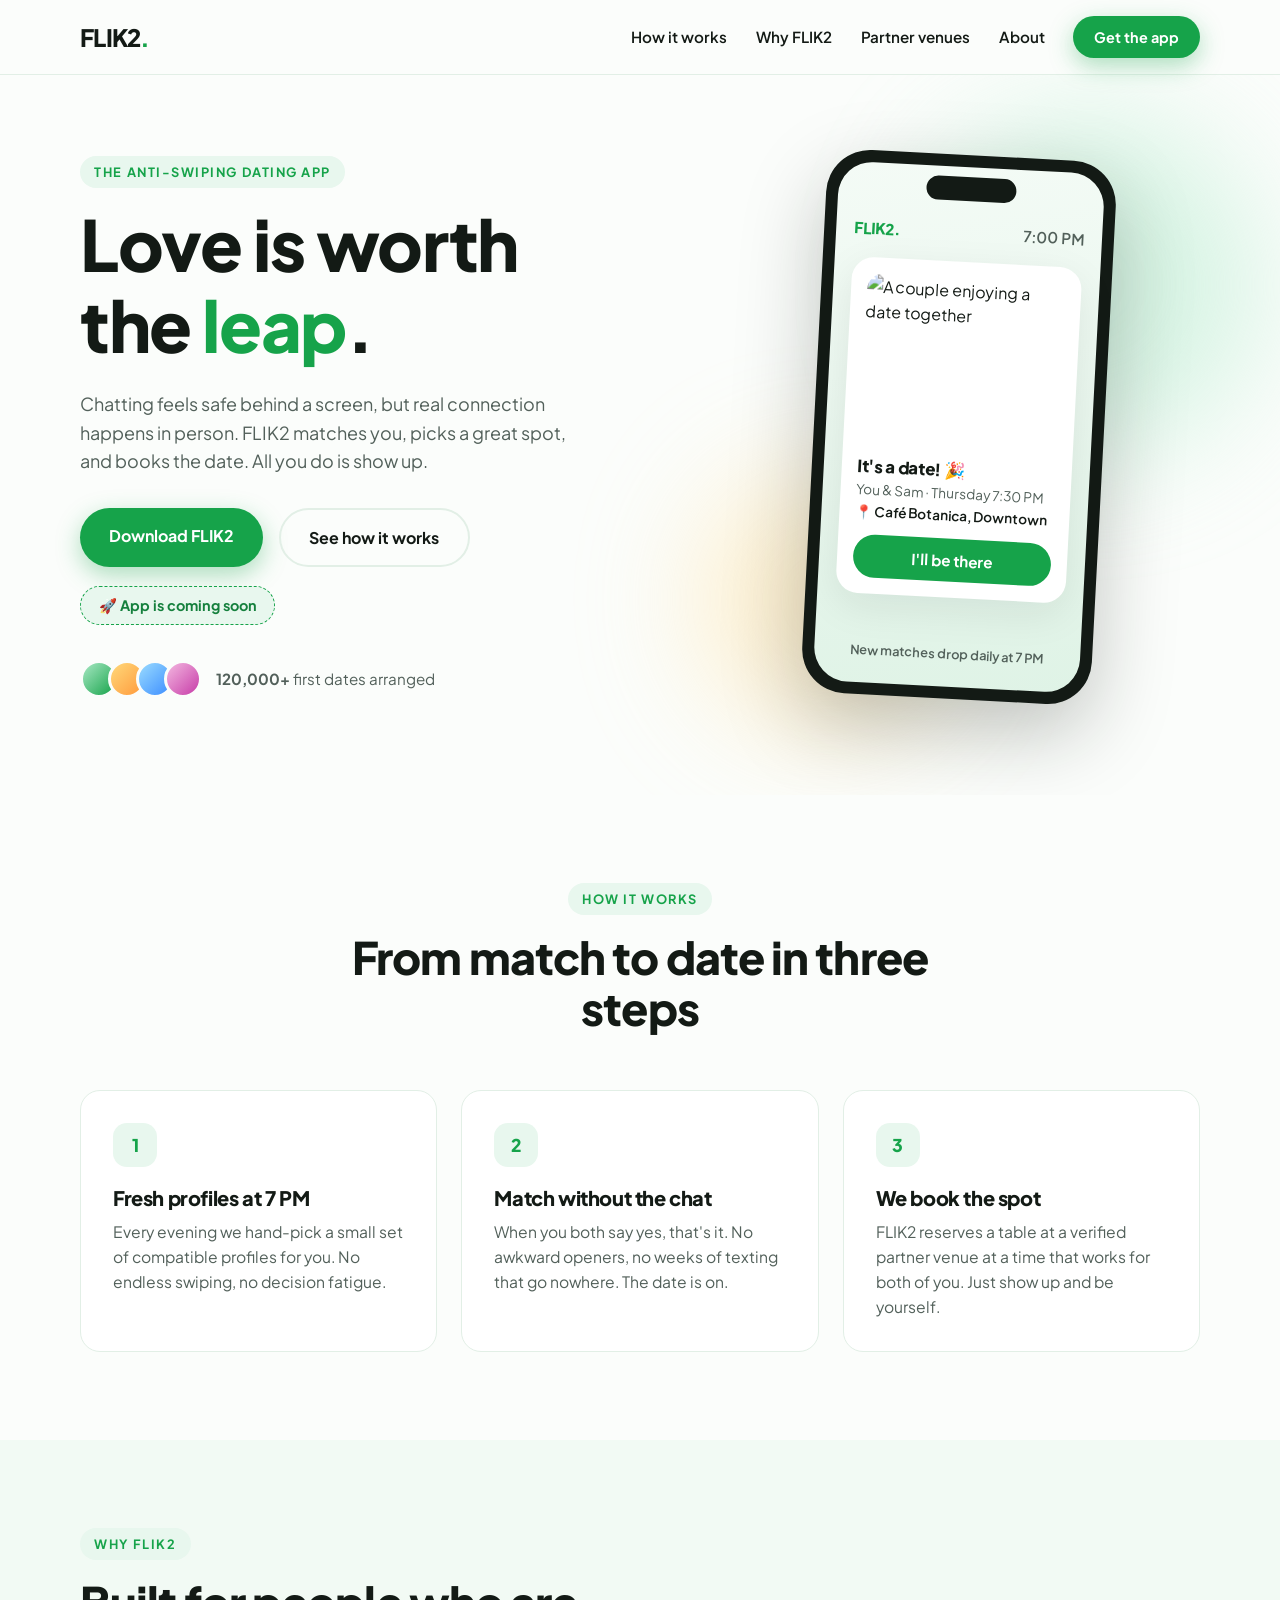
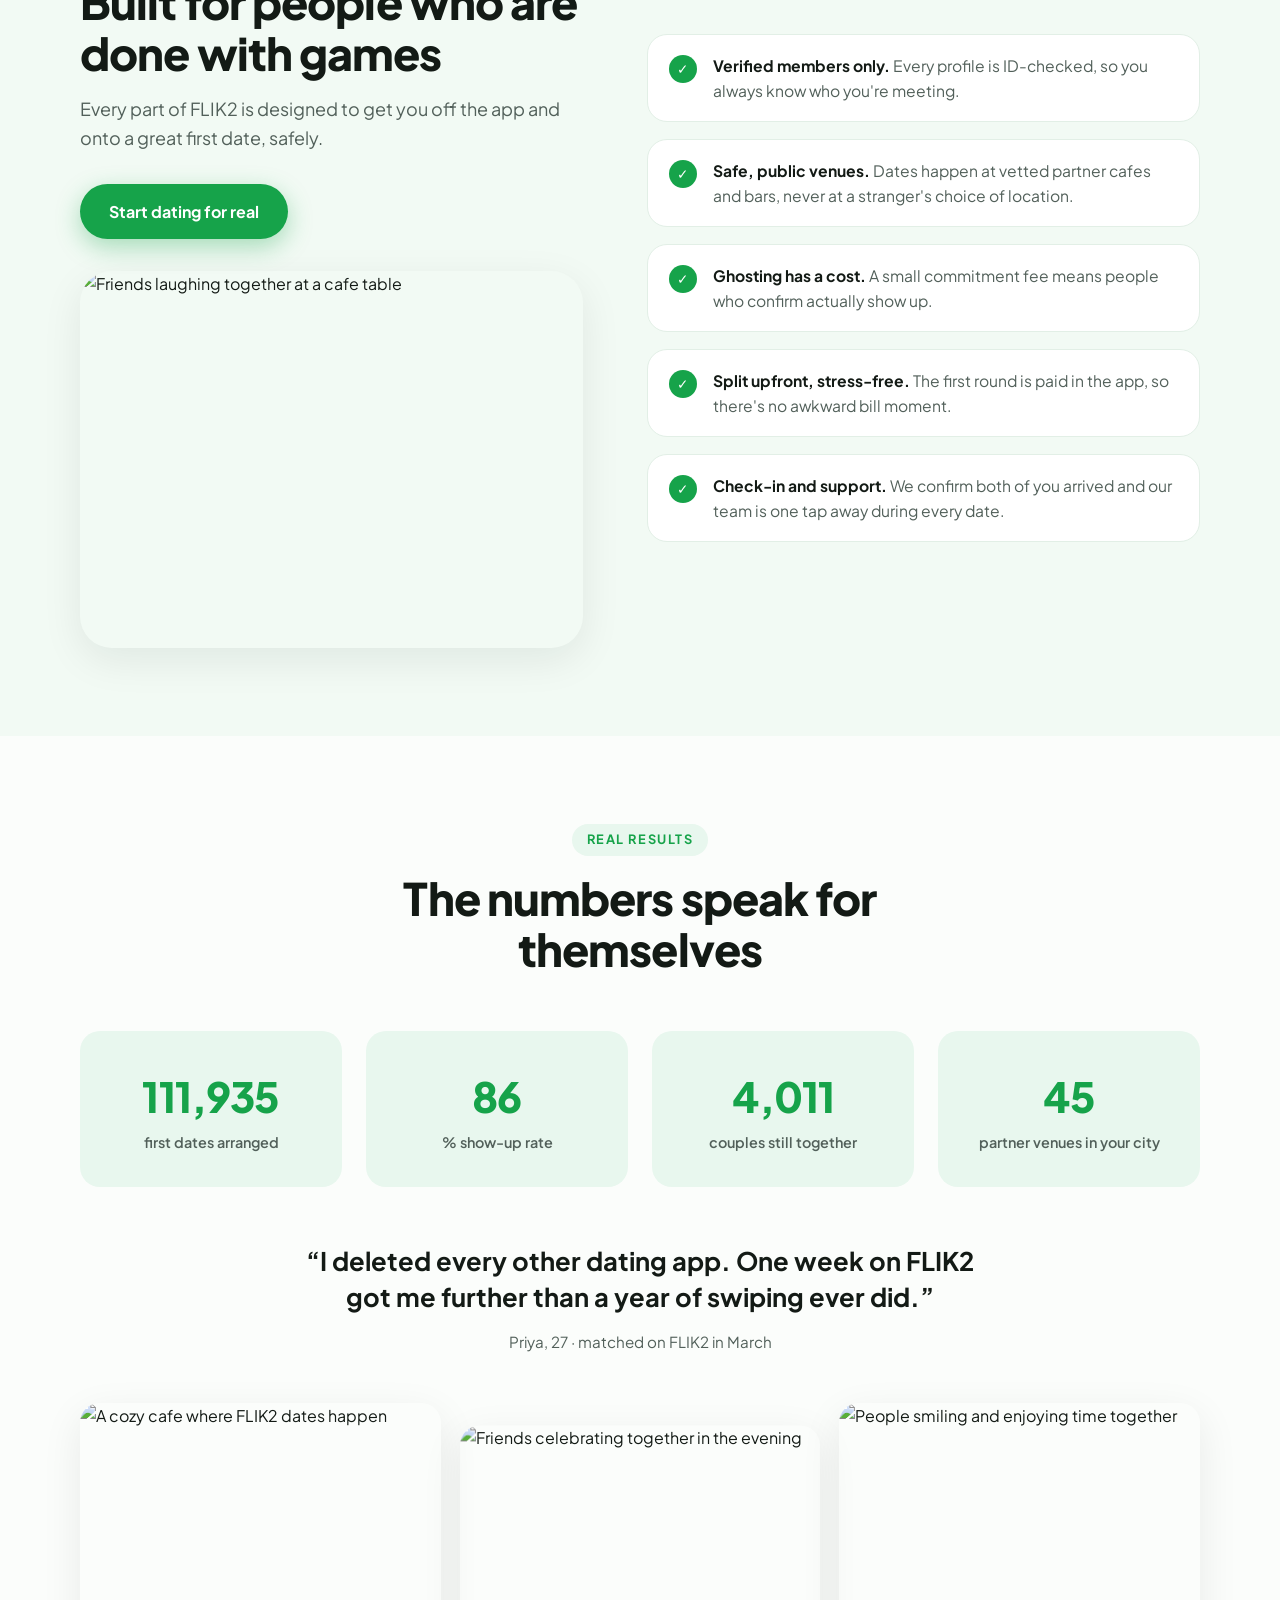
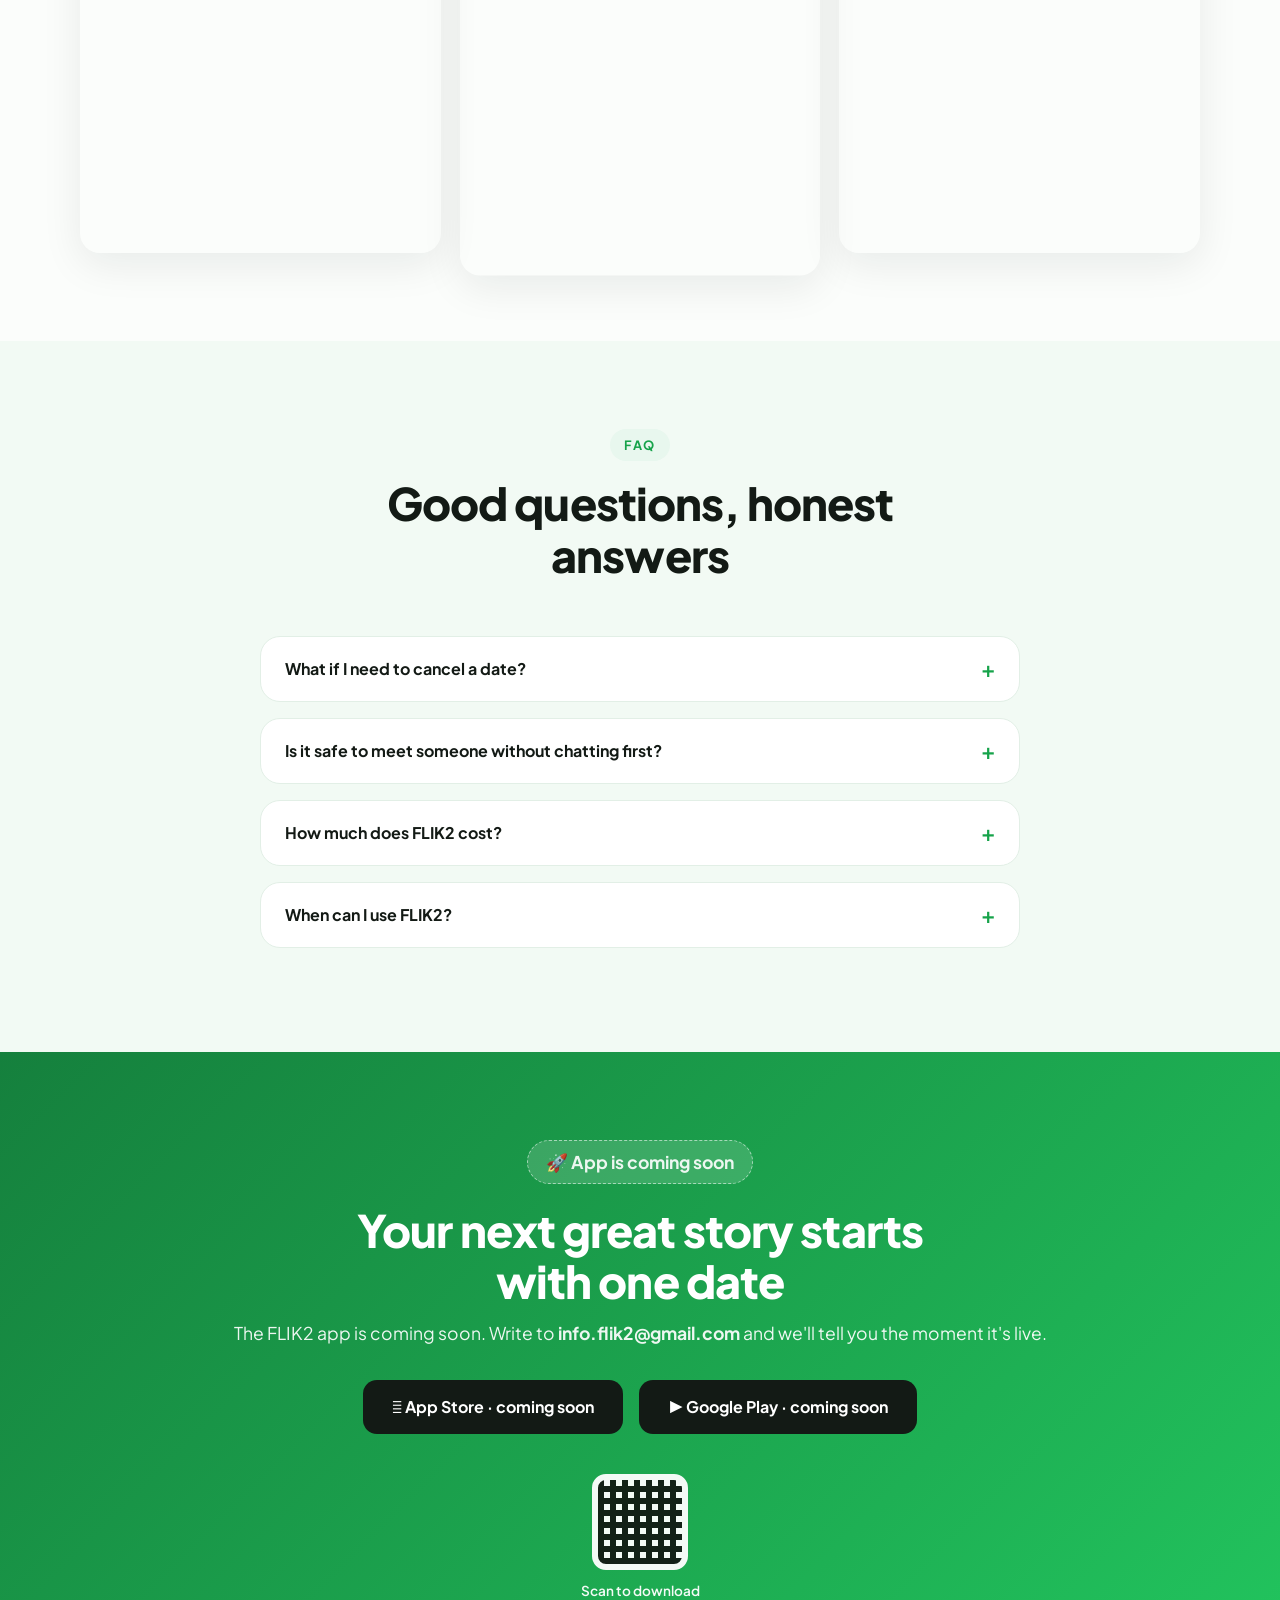
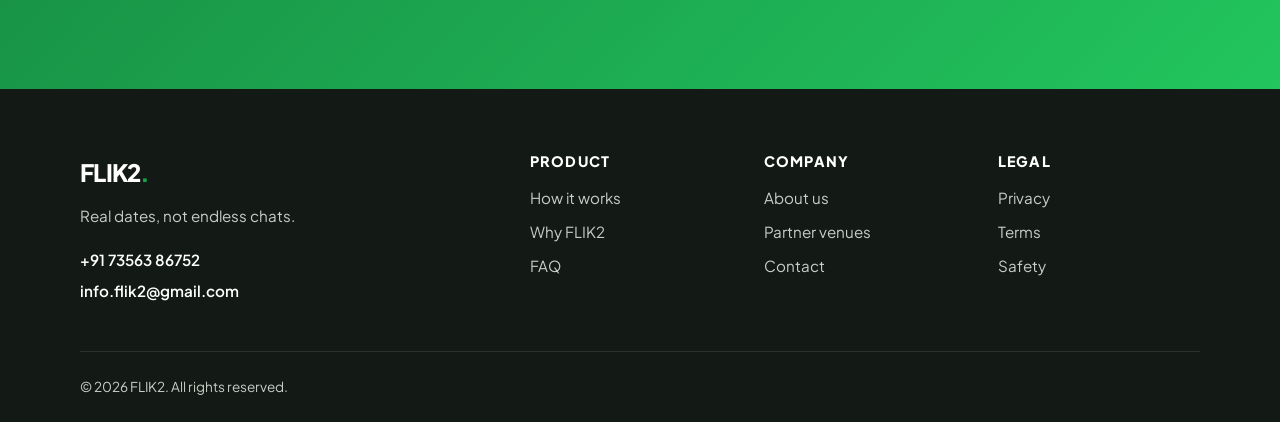
==== index.html @ 8e7c2722 "Initial commit: FLIK2 marketing website Landing page, partner venues page, and about page. Plain HTM" ====
<!DOCTYPE html>
<html lang="en">
<head>
  <meta charset="UTF-8" />
  <meta name="viewport" content="width=device-width, initial-scale=1.0" />
  <title>FLIK2: Real dates, not endless chats</title>
  <meta name="description" content="FLIK2 matches you and books the date. No small talk, no ghosting, just real connection in person." />
  <link rel="icon" href="data:image/svg+xml,<svg xmlns='http://www.w3.org/2000/svg' viewBox='0 0 100 100'><text y='.9em' font-size='90'>&#128154;</text></svg>" />
  <link rel="preconnect" href="https://fonts.googleapis.com" />
  <link rel="preconnect" href="https://fonts.gstatic.com" crossorigin />
  <link href="https://fonts.googleapis.com/css2?family=Plus+Jakarta+Sans:wght@400;500;600;700;800&display=swap" rel="stylesheet" />
  <link rel="stylesheet" href="styles.css" />
  <noscript>
    <!-- Without JS the scroll-reveal animation never runs, so force everything visible -->
    <style>.reveal { opacity: 1; transform: none; }</style>
  </noscript>
</head>
<body>

  <!-- ===== Navigation ===== -->
  <header class="nav" id="top">
    <div class="container nav-inner">
      <a href="index.html" class="logo">FLIK2<span class="logo-dot">.</span></a>
      <nav class="nav-links" id="navLinks">
        <a href="#how">How it works</a>
        <a href="#features">Why FLIK2</a>
        <a href="partner.html">Partner venues</a>
        <a href="about.html">About</a>
        <a href="#download" class="btn btn-primary btn-small">Get the app</a>
      </nav>
      <button class="nav-toggle" id="navToggle" aria-label="Toggle menu" aria-expanded="false">
        <span></span><span></span><span></span>
      </button>
    </div>
  </header>

  <!-- ===== Hero ===== -->
  <section class="hero">
    <div class="container hero-inner">
      <div class="hero-copy reveal">
        <span class="eyebrow">The anti-swiping dating app</span>
        <h1>Love is worth<br />the <em>leap</em>.</h1>
        <p class="lead">
          Chatting feels safe behind a screen, but real connection happens in person.
          FLIK2 matches you, picks a great spot, and books the date. All you do is show up.
        </p>
        <div class="hero-actions">
          <a href="#download" class="btn btn-primary">Download FLIK2</a>
          <a href="#how" class="btn btn-ghost">See how it works</a>
        </div>
        <p class="coming-soon">&#128640; App is coming soon</p>
        <div class="hero-trust">
          <div class="avatars" aria-hidden="true">
            <span class="avatar a1"></span>
            <span class="avatar a2"></span>
            <span class="avatar a3"></span>
            <span class="avatar a4"></span>
          </div>
          <p><strong>120,000+</strong> first dates arranged</p>
        </div>
      </div>

      <div class="hero-visual reveal">
        <div class="phone">
          <div class="phone-notch"></div>
          <div class="phone-screen">
            <div class="app-header">
              <span class="app-logo">FLIK2.</span>
              <span class="app-time">7:00 PM</span>
            </div>
            <div class="match-card">
              <img class="match-photo" src="https://images.unsplash.com/photo-1516589178581-6cd7833ae3b2?auto=format&fit=crop&w=600&q=70" alt="A couple enjoying a date together" loading="lazy" />
              <div class="match-info">
                <h4>It's a date! &#127881;</h4>
                <p>You &amp; Sam &middot; Thursday 7:30 PM</p>
                <p class="match-venue">&#128205; Caf&eacute; Botanica, Downtown</p>
              </div>
              <button class="app-btn">I'll be there</button>
            </div>
            <div class="app-hint">New matches drop daily at 7 PM</div>
          </div>
        </div>
        <div class="blob blob-1"></div>
        <div class="blob blob-2"></div>
      </div>
    </div>
  </section>

  <!-- ===== How it works ===== -->
  <section class="section" id="how">
    <div class="container">
      <div class="section-head reveal">
        <span class="eyebrow">How it works</span>
        <h2>From match to date in three steps</h2>
      </div>
      <div class="grid grid-3">
        <article class="card reveal">
          <div class="card-num">1</div>
          <h3>Fresh profiles at 7 PM</h3>
          <p>Every evening we hand-pick a small set of compatible profiles for you. No endless swiping, no decision fatigue.</p>
        </article>
        <article class="card reveal">
          <div class="card-num">2</div>
          <h3>Match without the chat</h3>
          <p>When you both say yes, that's it. No awkward openers, no weeks of texting that go nowhere. The date is on.</p>
        </article>
        <article class="card reveal">
          <div class="card-num">3</div>
          <h3>We book the spot</h3>
          <p>FLIK2 reserves a table at a verified partner venue at a time that works for both of you. Just show up and be yourself.</p>
        </article>
      </div>
    </div>
  </section>

  <!-- ===== Features ===== -->
  <section class="section section-tint" id="features">
    <div class="container features-inner">
      <div class="features-copy reveal">
        <span class="eyebrow">Why FLIK2</span>
        <h2>Built for people who are done with games</h2>
        <p class="lead">Every part of FLIK2 is designed to get you off the app and onto a great first date, safely.</p>
        <a href="#download" class="btn btn-primary">Start dating for real</a>
        <img class="features-img" src="https://images.unsplash.com/photo-1543269865-cbf427effbad?auto=format&fit=crop&w=900&q=70" alt="Friends laughing together at a cafe table" loading="lazy" />
      </div>
      <ul class="feature-list">
        <li class="reveal"><span class="check">&#10003;</span><div><strong>Verified members only.</strong> Every profile is ID-checked, so you always know who you're meeting.</div></li>
        <li class="reveal"><span class="check">&#10003;</span><div><strong>Safe, public venues.</strong> Dates happen at vetted partner cafes and bars, never at a stranger's choice of location.</div></li>
        <li class="reveal"><span class="check">&#10003;</span><div><strong>Ghosting has a cost.</strong> A small commitment fee means people who confirm actually show up.</div></li>
        <li class="reveal"><span class="check">&#10003;</span><div><strong>Split upfront, stress-free.</strong> The first round is paid in the app, so there's no awkward bill moment.</div></li>
        <li class="reveal"><span class="check">&#10003;</span><div><strong>Check-in and support.</strong> We confirm both of you arrived and our team is one tap away during every date.</div></li>
      </ul>
    </div>
  </section>

  <!-- ===== Stats + photos ===== -->
  <section class="section" id="stories">
    <div class="container">
      <div class="section-head reveal">
        <span class="eyebrow">Real results</span>
        <h2>The numbers speak for themselves</h2>
      </div>
      <div class="grid grid-4 stats">
        <div class="stat reveal"><span class="stat-num" data-count="120000">0</span><span class="stat-label">first dates arranged</span></div>
        <div class="stat reveal"><span class="stat-num" data-count="92">0</span><span class="stat-label">% show-up rate</span></div>
        <div class="stat reveal"><span class="stat-num" data-count="4300">0</span><span class="stat-label">couples still together</span></div>
        <div class="stat reveal"><span class="stat-num" data-count="48">0</span><span class="stat-label">partner venues in your city</span></div>
      </div>
      <figure class="quote reveal">
        <blockquote>
          &ldquo;I deleted every other dating app. One week on FLIK2 got me further than a year of swiping ever did.&rdquo;
        </blockquote>
        <figcaption>Priya, 27 &middot; matched on FLIK2 in March</figcaption>
      </figure>
      <div class="photo-strip reveal">
        <img src="https://images.unsplash.com/photo-1554118811-1e0d58224f24?auto=format&fit=crop&w=700&q=70" alt="A cozy cafe where FLIK2 dates happen" loading="lazy" />
        <img src="https://images.unsplash.com/photo-1511632765486-a01980e01a18?auto=format&fit=crop&w=700&q=70" alt="Friends celebrating together in the evening" loading="lazy" />
        <img src="https://images.unsplash.com/photo-1529156069898-49953e39b3ac?auto=format&fit=crop&w=700&q=70" alt="People smiling and enjoying time together" loading="lazy" />
      </div>
    </div>
  </section>

  <!-- ===== FAQ ===== -->
  <section class="section section-tint" id="faq">
    <div class="container container-narrow">
      <div class="section-head reveal">
        <span class="eyebrow">FAQ</span>
        <h2>Good questions, honest answers</h2>
      </div>
      <details class="faq-item reveal">
        <summary>What if I need to cancel a date?</summary>
        <p>Life happens. Cancel up to 24 hours before and your commitment fee rolls over to your next date. Late cancellations and no-shows forfeit the fee.</p>
      </details>
      <details class="faq-item reveal">
        <summary>Is it safe to meet someone without chatting first?</summary>
        <p>Safer than most apps. Everyone is ID-verified, dates are in public partner venues, we confirm check-ins, and our support team is available throughout your date.</p>
      </details>
      <details class="faq-item reveal">
        <summary>How much does FLIK2 cost?</summary>
        <p>Downloading and matching is free. You only pay the small per-date commitment fee, which covers your reservation and first round.</p>
      </details>
      <details class="faq-item reveal">
        <summary>When can I use FLIK2?</summary>
        <p>The app is coming soon. Write to <a href="mailto:info.flik2@gmail.com"><strong>info.flik2@gmail.com</strong></a> and we'll notify you the moment we launch in your city.</p>
      </details>
    </div>
  </section>

  <!-- ===== Download CTA ===== -->
  <section class="cta" id="download">
    <div class="container cta-inner reveal">
      <p class="coming-soon">&#128640; App is coming soon</p>
      <h2>Your next great story starts with one date</h2>
      <p>The FLIK2 app is coming soon. Write to <a href="mailto:info.flik2@gmail.com"><strong>info.flik2@gmail.com</strong></a> and we'll tell you the moment it's live.</p>
      <div class="cta-actions">
        <a href="#" class="store-btn">&#63743; App Store &middot; coming soon</a>
        <a href="#" class="store-btn">&#9654; Google Play &middot; coming soon</a>
      </div>
      <div class="qr" aria-hidden="true">
        <div class="qr-box"></div>
        <span>Scan to download</span>
      </div>
    </div>
  </section>

  <!-- ===== Footer ===== -->
  <footer class="footer">
    <div class="container footer-inner">
      <div class="footer-brand">
        <a href="index.html" class="logo">FLIK2<span class="logo-dot">.</span></a>
        <p>Real dates, not endless chats.</p>
        <div class="footer-contact">
          <a href="tel:+917356386752">+91 73563 86752</a>
          <a href="mailto:info.flik2@gmail.com">info.flik2@gmail.com</a>
        </div>
      </div>
      <div class="footer-cols">
        <div>
          <h4>Product</h4>
          <a href="index.html#how">How it works</a>
          <a href="index.html#features">Why FLIK2</a>
          <a href="index.html#faq">FAQ</a>
        </div>
        <div>
          <h4>Company</h4>
          <a href="about.html">About us</a>
          <a href="partner.html">Partner venues</a>
          <a href="about.html#contact">Contact</a>
        </div>
        <div>
          <h4>Legal</h4>
          <a href="#">Privacy</a>
          <a href="#">Terms</a>
          <a href="#">Safety</a>
        </div>
      </div>
    </div>
    <div class="container footer-bottom">
      <p>&copy; 2026 FLIK2. All rights reserved.</p>
    </div>
  </footer>

  <script src="script.js"></script>
</body>
</html>
---- styles.css ----
/* ============ Design tokens ============ */
:root {
  --brand: #16a34a;        /* primary green */
  --brand-dark: #15803d;   /* hover / emphasis */
  --brand-soft: #e8f7ee;   /* pale green fill */
  --ink: #131a15;          /* near-black text */
  --ink-soft: #52605a;     /* muted text */
  --bg: #fbfdfb;           /* page background */
  --tint: #f2faf4;         /* alternate section background */
  --card: #ffffff;
  --line: #e2efe6;
  --radius: 20px;
  --radius-lg: 32px;
  --shadow: 0 12px 40px rgba(19, 26, 21, 0.08);
  --font: "Plus Jakarta Sans", system-ui, -apple-system, "Segoe UI", sans-serif;
}

/* ============ Reset & base ============ */
*, *::before, *::after { box-sizing: border-box; margin: 0; padding: 0; }

html { scroll-behavior: smooth; }

body {
  font-family: var(--font);
  color: var(--ink);
  background: var(--bg);
  line-height: 1.6;
  -webkit-font-smoothing: antialiased;
}

img { max-width: 100%; display: block; }
a { color: inherit; text-decoration: none; }
ul { list-style: none; }

.container {
  width: min(1120px, 92%);
  margin-inline: auto;
}
.container-narrow { width: min(760px, 92%); }

h1, h2, h3, h4 { line-height: 1.15; font-weight: 800; letter-spacing: -0.02em; }
h1 { font-size: clamp(2.6rem, 6vw, 4.4rem); }
h2 { font-size: clamp(1.9rem, 4vw, 2.8rem); }
h3 { font-size: 1.25rem; }

.lead { font-size: 1.125rem; color: var(--ink-soft); }

.eyebrow {
  display: inline-block;
  font-size: 0.8rem;
  font-weight: 700;
  text-transform: uppercase;
  letter-spacing: 0.12em;
  color: var(--brand);
  background: var(--brand-soft);
  padding: 0.35rem 0.9rem;
  border-radius: 999px;
  margin-bottom: 1rem;
}

/* ============ Buttons ============ */
.btn {
  display: inline-block;
  font-weight: 700;
  padding: 0.9rem 1.8rem;
  border-radius: 999px;
  transition: transform 0.15s ease, box-shadow 0.15s ease, background 0.15s ease;
}
.btn:hover { transform: translateY(-2px); }
.btn-primary {
  background: var(--brand);
  color: #fff;
  box-shadow: 0 8px 24px rgba(22, 163, 74, 0.35);
}
.btn-primary:hover { background: var(--brand-dark); }
.btn-ghost {
  border: 2px solid var(--line);
  color: var(--ink);
}
.btn-ghost:hover { border-color: var(--brand); color: var(--brand); }
.btn-small { padding: 0.6rem 1.3rem; font-size: 0.9rem; }

/* ============ Coming soon badge ============ */
.coming-soon {
  display: inline-flex;
  align-items: center;
  gap: 0.5rem;
  margin-top: 1.2rem;
  padding: 0.45rem 1.1rem;
  border-radius: 999px;
  background: var(--brand-soft);
  border: 1px dashed var(--brand);
  color: var(--brand-dark);
  font-size: 0.9rem;
  font-weight: 700;
}
.cta .coming-soon {
  background: rgba(255, 255, 255, 0.16);
  border-color: rgba(255, 255, 255, 0.6);
  color: #fff;
  margin: 0 0 1.2rem;
}

/* ============ Navigation ============ */
.nav {
  position: sticky;
  top: 0;
  z-index: 50;
  background: rgba(251, 253, 251, 0.85);
  backdrop-filter: blur(12px);
  border-bottom: 1px solid var(--line);
}
.nav-inner {
  display: flex;
  align-items: center;
  justify-content: space-between;
  padding: 1rem 0;
}
.logo {
  font-size: 1.5rem;
  font-weight: 800;
  letter-spacing: -0.03em;
}
.logo-dot { color: var(--brand); }
.nav-links {
  display: flex;
  align-items: center;
  gap: 1.8rem;
  font-weight: 600;
  font-size: 0.95rem;
}
.nav-links a:not(.btn):hover { color: var(--brand); }
.nav-links a.active { color: var(--brand); }
.nav-toggle {
  display: none;
  flex-direction: column;
  gap: 5px;
  background: none;
  border: none;
  cursor: pointer;
  padding: 6px;
}
.nav-toggle span {
  width: 24px;
  height: 3px;
  border-radius: 2px;
  background: var(--ink);
  transition: transform 0.2s ease, opacity 0.2s ease;
}

/* ============ Hero (home) ============ */
.hero { overflow: hidden; }
.hero-inner {
  display: grid;
  grid-template-columns: 1.1fr 0.9fr;
  align-items: center;
  gap: 3rem;
  padding: 5rem 0 6rem;
}
.hero h1 em {
  font-style: normal;
  color: var(--brand);
}
.hero .lead { margin: 1.5rem 0 2rem; max-width: 32rem; }
.hero-actions { display: flex; gap: 1rem; flex-wrap: wrap; }

.hero-trust {
  display: flex;
  align-items: center;
  gap: 0.9rem;
  margin-top: 2.2rem;
  color: var(--ink-soft);
  font-size: 0.95rem;
}
.avatars { display: flex; }
.avatar {
  width: 38px; height: 38px;
  border-radius: 50%;
  border: 3px solid var(--bg);
  margin-left: -10px;
}
.avatar:first-child { margin-left: 0; }
.a1 { background: linear-gradient(135deg, #a7e8c3, #16a34a); }
.a2 { background: linear-gradient(135deg, #ffd97a, #ff9a3c); }
.a3 { background: linear-gradient(135deg, #9adcff, #3c8dff); }
.a4 { background: linear-gradient(135deg, #f3b8e0, #c73ca8); }

/* Phone mockup */
.hero-visual { position: relative; display: flex; justify-content: center; }
.phone {
  position: relative;
  z-index: 2;
  width: 290px;
  border-radius: 44px;
  background: var(--ink);
  padding: 12px;
  box-shadow: 0 30px 80px rgba(19, 26, 21, 0.25);
  transform: rotate(3deg);
}
.phone-notch {
  position: absolute;
  top: 22px; left: 50%;
  transform: translateX(-50%);
  width: 90px; height: 24px;
  background: var(--ink);
  border-radius: 999px;
  z-index: 3;
}
.phone-screen {
  background: linear-gradient(170deg, #f4fbf6, #dff3e6);
  border-radius: 34px;
  padding: 3.4rem 1.1rem 1.4rem;
  min-height: 520px;
  display: flex;
  flex-direction: column;
  gap: 1rem;
}
.app-header {
  display: flex;
  justify-content: space-between;
  font-weight: 800;
  font-size: 0.95rem;
}
.app-logo { color: var(--brand); }
.app-time { color: var(--ink-soft); font-weight: 600; }
.match-card {
  background: #fff;
  border-radius: 22px;
  padding: 1rem;
  box-shadow: var(--shadow);
  display: flex;
  flex-direction: column;
  gap: 0.8rem;
}
.match-photo {
  height: 170px;
  border-radius: 16px;
  object-fit: cover;
  width: 100%;
}
.match-info h4 { font-size: 1.05rem; margin-bottom: 0.2rem; }
.match-info p { font-size: 0.85rem; color: var(--ink-soft); }
.match-venue { font-weight: 600; color: var(--ink) !important; }
.app-btn {
  border: none;
  background: var(--brand);
  color: #fff;
  font-family: var(--font);
  font-weight: 700;
  font-size: 0.95rem;
  padding: 0.75rem;
  border-radius: 999px;
  cursor: pointer;
}
.app-hint {
  text-align: center;
  font-size: 0.8rem;
  font-weight: 600;
  color: var(--ink-soft);
  margin-top: auto;
}
.blob {
  position: absolute;
  border-radius: 50%;
  filter: blur(60px);
  opacity: 0.55;
  z-index: 1;
}
.blob-1 {
  width: 340px; height: 340px;
  background: #b8ecd0;
  top: -40px; right: -60px;
}
.blob-2 {
  width: 260px; height: 260px;
  background: #ffe3a8;
  bottom: -30px; left: -20px;
}

/* ============ Page hero (subpages) ============ */
.page-hero { padding: 4.5rem 0 3rem; }
.page-hero-inner {
  display: grid;
  grid-template-columns: 1.05fr 0.95fr;
  align-items: center;
  gap: 3rem;
}
.page-hero h1 { font-size: clamp(2.2rem, 5vw, 3.4rem); }
.page-hero .lead { margin: 1.2rem 0 1.8rem; max-width: 30rem; }
.page-hero-img {
  width: 100%;
  aspect-ratio: 4 / 3;
  object-fit: cover;
  border-radius: var(--radius-lg);
  box-shadow: var(--shadow);
}

/* ============ Sections ============ */
.section { padding: 5.5rem 0; }
.section-tint { background: var(--tint); }
.section-head { text-align: center; max-width: 640px; margin: 0 auto 3.5rem; }

.grid { display: grid; gap: 1.5rem; }
.grid-3 { grid-template-columns: repeat(3, 1fr); }
.grid-4 { grid-template-columns: repeat(4, 1fr); }

.card {
  background: var(--card);
  border: 1px solid var(--line);
  border-radius: var(--radius);
  padding: 2rem;
  transition: transform 0.2s ease, box-shadow 0.2s ease;
}
.card:hover { transform: translateY(-6px); box-shadow: var(--shadow); }
.card-num {
  width: 44px; height: 44px;
  display: grid;
  place-items: center;
  border-radius: 14px;
  background: var(--brand-soft);
  color: var(--brand);
  font-weight: 800;
  font-size: 1.1rem;
  margin-bottom: 1.2rem;
}
.card h3 { margin-bottom: 0.6rem; }
.card p { color: var(--ink-soft); font-size: 0.98rem; }

/* Photo strip (image collage) */
.photo-strip {
  display: grid;
  grid-template-columns: repeat(3, 1fr);
  gap: 1.2rem;
  margin-top: 3rem;
}
.photo-strip img {
  width: 100%;
  aspect-ratio: 4 / 5;
  object-fit: cover;
  border-radius: var(--radius);
  box-shadow: var(--shadow);
}
.photo-strip img:nth-child(2) { transform: translateY(1.4rem); }

/* ============ Features ============ */
.features-inner {
  display: grid;
  grid-template-columns: 1fr 1.1fr;
  gap: 4rem;
  align-items: center;
}
.features-copy h2 { margin-bottom: 1rem; }
.features-copy .lead { margin-bottom: 2rem; }
.features-img {
  width: 100%;
  aspect-ratio: 4 / 3;
  object-fit: cover;
  border-radius: var(--radius-lg);
  box-shadow: var(--shadow);
  margin-top: 2rem;
}
.feature-list { display: flex; flex-direction: column; gap: 1.1rem; }
.feature-list li {
  display: flex;
  gap: 1rem;
  background: var(--card);
  border: 1px solid var(--line);
  border-radius: var(--radius);
  padding: 1.1rem 1.3rem;
  font-size: 0.98rem;
  color: var(--ink-soft);
}
.feature-list strong { color: var(--ink); }
.check {
  flex-shrink: 0;
  width: 28px; height: 28px;
  display: grid;
  place-items: center;
  border-radius: 50%;
  background: var(--brand);
  color: #fff;
  font-size: 0.85rem;
  font-weight: 800;
  margin-top: 2px;
}

/* ============ Stats ============ */
.stats { text-align: center; margin-bottom: 3.5rem; }
.stat {
  padding: 2rem 1rem;
  border-radius: var(--radius);
  background: var(--brand-soft);
}
.stat-num {
  display: block;
  font-size: clamp(1.9rem, 3.5vw, 2.6rem);
  font-weight: 800;
  color: var(--brand);
  letter-spacing: -0.02em;
}
.stat-label { font-size: 0.9rem; font-weight: 600; color: var(--ink-soft); }

.quote {
  max-width: 680px;
  margin: 0 auto;
  text-align: center;
}
.quote blockquote {
  font-size: clamp(1.2rem, 2.5vw, 1.6rem);
  font-weight: 700;
  line-height: 1.4;
}
.quote figcaption { margin-top: 1rem; color: var(--ink-soft); font-size: 0.95rem; }

/* ============ Split section (image + copy, used on subpages) ============ */
.split {
  display: grid;
  grid-template-columns: 1fr 1fr;
  gap: 4rem;
  align-items: center;
}
.split-img {
  width: 100%;
  aspect-ratio: 4 / 3;
  object-fit: cover;
  border-radius: var(--radius-lg);
  box-shadow: var(--shadow);
}
.split h2 { margin-bottom: 1rem; }
.split p { color: var(--ink-soft); margin-bottom: 1rem; }
.split p strong { color: var(--ink); }

/* ============ Contact card ============ */
.contact-card {
  background: var(--card);
  border: 1px solid var(--line);
  border-radius: var(--radius-lg);
  box-shadow: var(--shadow);
  padding: 3rem 2rem;
  text-align: center;
  max-width: 680px;
  margin: 0 auto;
}
.contact-card h2 { margin-bottom: 0.6rem; }
.contact-card > p { color: var(--ink-soft); margin-bottom: 1.8rem; }
.contact-actions {
  display: flex;
  justify-content: center;
  gap: 1rem;
  flex-wrap: wrap;
}
.contact-note { margin-top: 1.4rem; font-size: 0.9rem; color: var(--ink-soft); }

/* ============ FAQ ============ */
.faq-item {
  background: var(--card);
  border: 1px solid var(--line);
  border-radius: var(--radius);
  padding: 1.2rem 1.5rem;
  margin-bottom: 1rem;
}
.faq-item summary {
  font-weight: 700;
  cursor: pointer;
  list-style: none;
  position: relative;
  padding-right: 2rem;
}
.faq-item summary::-webkit-details-marker { display: none; }
.faq-item summary::after {
  content: "+";
  position: absolute;
  right: 0; top: 50%;
  transform: translateY(-50%);
  font-size: 1.4rem;
  font-weight: 600;
  color: var(--brand);
  transition: transform 0.2s ease;
}
.faq-item[open] summary::after { transform: translateY(-50%) rotate(45deg); }
.faq-item p { margin-top: 0.8rem; color: var(--ink-soft); font-size: 0.98rem; }

/* ============ CTA banner ============ */
.cta {
  background: linear-gradient(135deg, #15803d, #22c55e);
  color: #fff;
  padding: 5.5rem 0;
}
.cta-inner { text-align: center; }
.cta h2 { max-width: 620px; margin: 0 auto 0.8rem; }
.cta p { opacity: 0.92; font-size: 1.1rem; margin-bottom: 2rem; }
.cta-actions {
  display: flex;
  justify-content: center;
  gap: 1rem;
  flex-wrap: wrap;
  margin-bottom: 2.5rem;
}
.store-btn {
  background: var(--ink);
  color: #fff;
  font-weight: 700;
  padding: 0.9rem 1.8rem;
  border-radius: 14px;
  transition: transform 0.15s ease;
}
.store-btn:hover { transform: translateY(-2px); }
.qr {
  display: inline-flex;
  flex-direction: column;
  align-items: center;
  gap: 0.6rem;
  font-size: 0.85rem;
  font-weight: 600;
  opacity: 0.95;
}
.qr-box {
  width: 96px; height: 96px;
  border-radius: 14px;
  background:
    repeating-linear-gradient(0deg, var(--ink) 0 6px, transparent 6px 12px),
    repeating-linear-gradient(90deg, var(--ink) 0 6px, #fff 6px 12px);
  border: 6px solid #fff;
}

/* ============ Footer ============ */
.footer {
  background: var(--ink);
  color: #c5cfc9;
  padding: 4rem 0 0;
  font-size: 0.95rem;
}
.footer .logo { color: #fff; }
.footer-inner {
  display: grid;
  grid-template-columns: 1.2fr 2fr;
  gap: 3rem;
  padding-bottom: 3rem;
}
.footer-brand p { margin-top: 0.8rem; }
.footer-contact { margin-top: 1.2rem; display: flex; flex-direction: column; gap: 0.4rem; }
.footer-contact a { font-weight: 600; color: #fff; }
.footer-contact a:hover { color: #4ade80; }
.footer-cols {
  display: grid;
  grid-template-columns: repeat(3, 1fr);
  gap: 2rem;
}
.footer-cols h4 {
  color: #fff;
  font-size: 0.9rem;
  text-transform: uppercase;
  letter-spacing: 0.08em;
  margin-bottom: 1rem;
}
.footer-cols a {
  display: block;
  margin-bottom: 0.6rem;
}
.footer-cols a:hover { color: #4ade80; }
.footer-bottom {
  border-top: 1px solid rgba(255, 255, 255, 0.1);
  padding: 1.5rem 0;
  font-size: 0.85rem;
}

/* ============ Reveal animation ============ */
.reveal {
  opacity: 0;
  transform: translateY(24px);
  transition: opacity 0.6s ease, transform 0.6s ease;
}
.reveal.visible {
  opacity: 1;
  transform: translateY(0);
}

/* ============ Responsive ============ */
@media (max-width: 900px) {
  .hero-inner { grid-template-columns: 1fr; text-align: center; padding: 3.5rem 0 4rem; }
  .hero .lead { margin-inline: auto; }
  .hero-actions, .hero-trust { justify-content: center; }
  .page-hero-inner { grid-template-columns: 1fr; }
  .grid-3 { grid-template-columns: 1fr; }
  .grid-4 { grid-template-columns: repeat(2, 1fr); }
  .features-inner, .split { grid-template-columns: 1fr; gap: 2.5rem; }
  .footer-inner { grid-template-columns: 1fr; gap: 2rem; }

  .nav-toggle { display: flex; }
  .nav-links {
    position: absolute;
    top: 100%;
    left: 0; right: 0;
    background: var(--bg);
    border-bottom: 1px solid var(--line);
    flex-direction: column;
    align-items: center;
    gap: 1.4rem;
    padding: 1.6rem 0;
    display: none;
  }
  .nav-links.open { display: flex; }
}

@media (max-width: 520px) {
  .grid-4 { grid-template-columns: 1fr; }
  .phone { width: 260px; }
  .photo-strip { grid-template-columns: 1fr; }
  .photo-strip img:nth-child(2) { transform: none; }
}
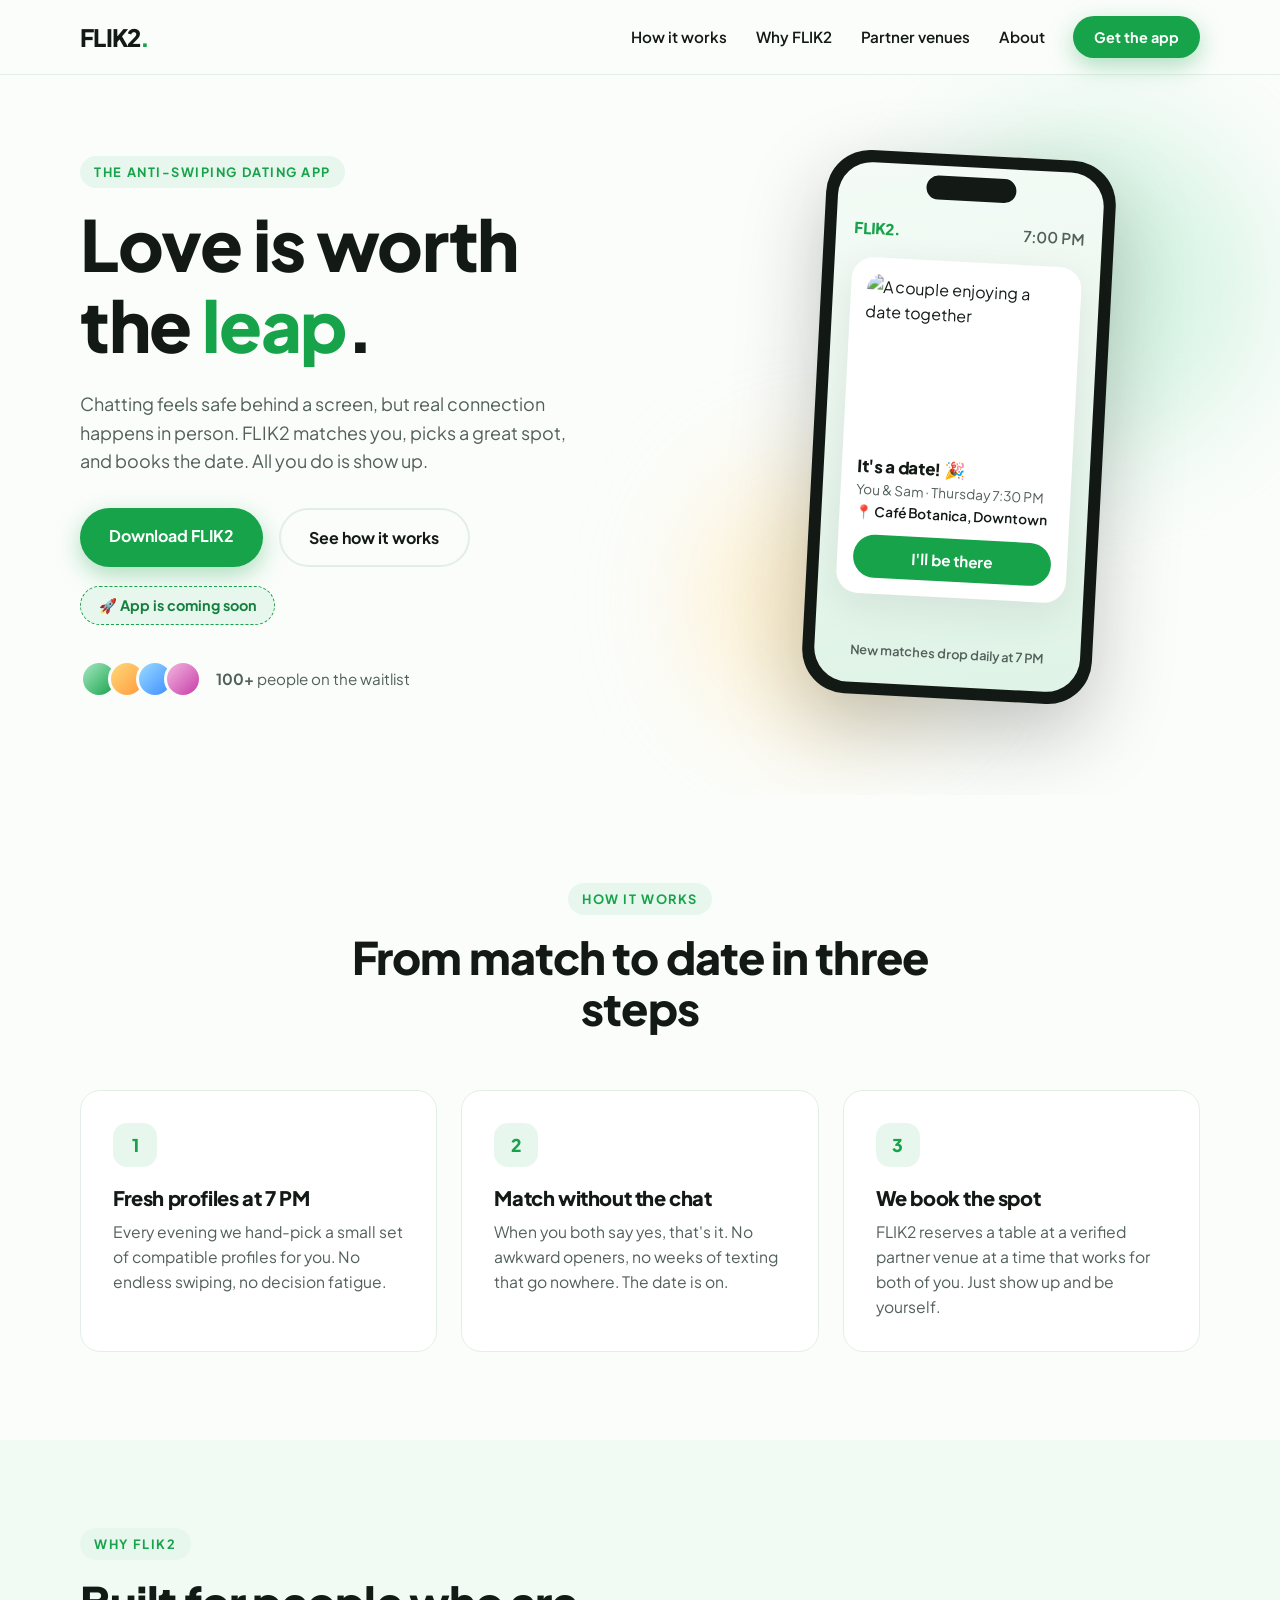
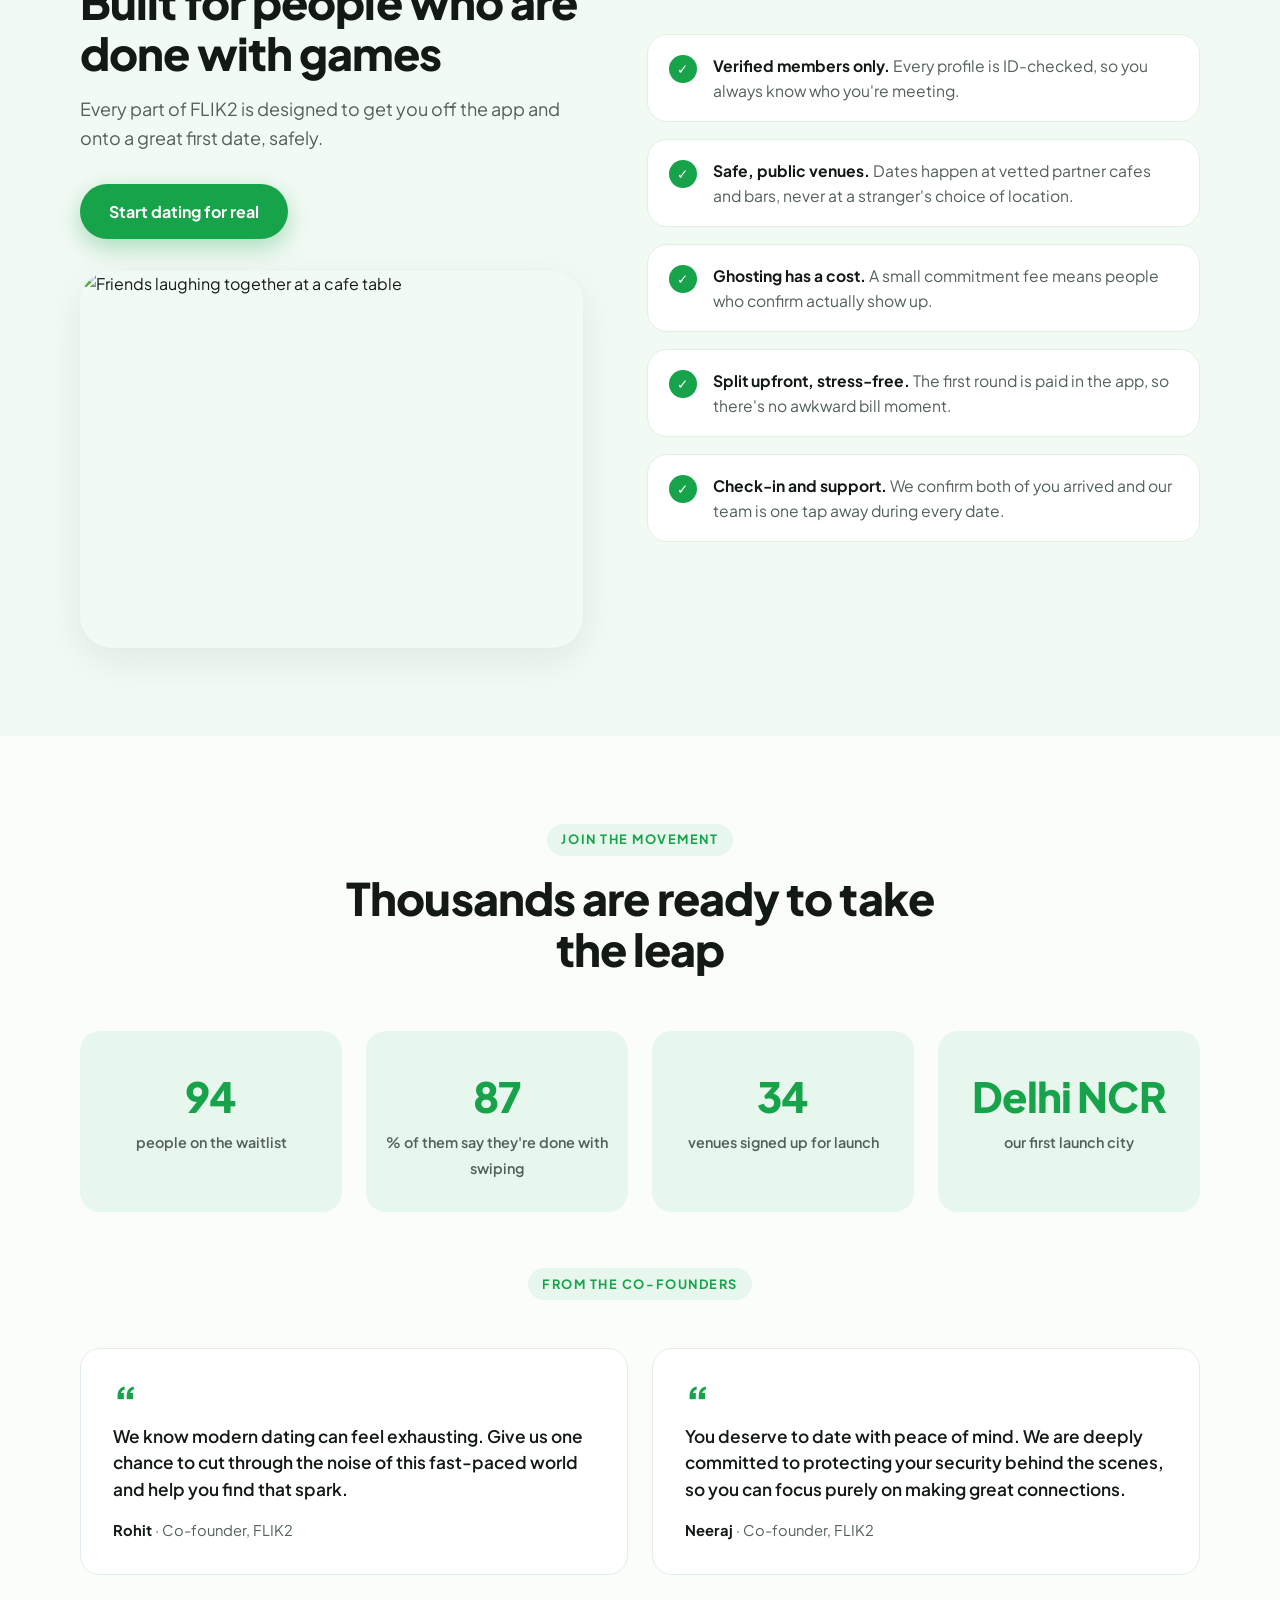
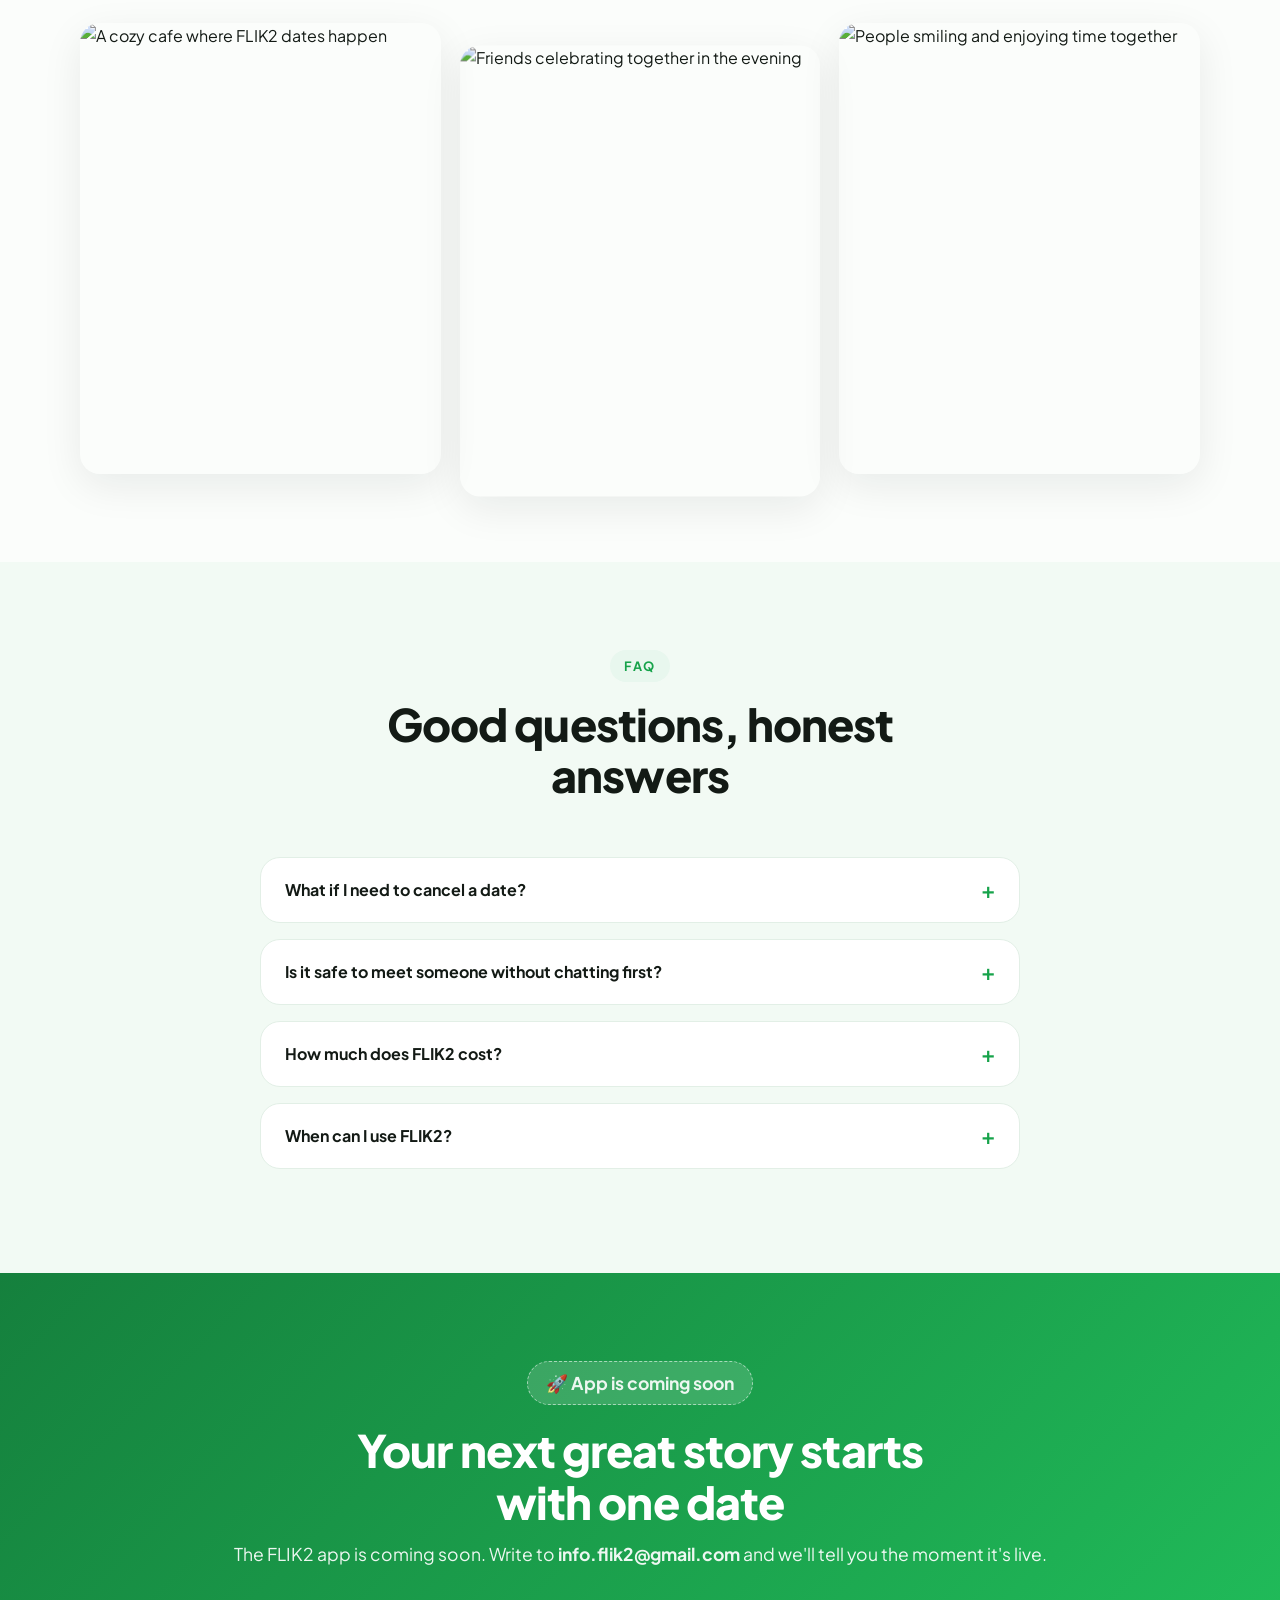
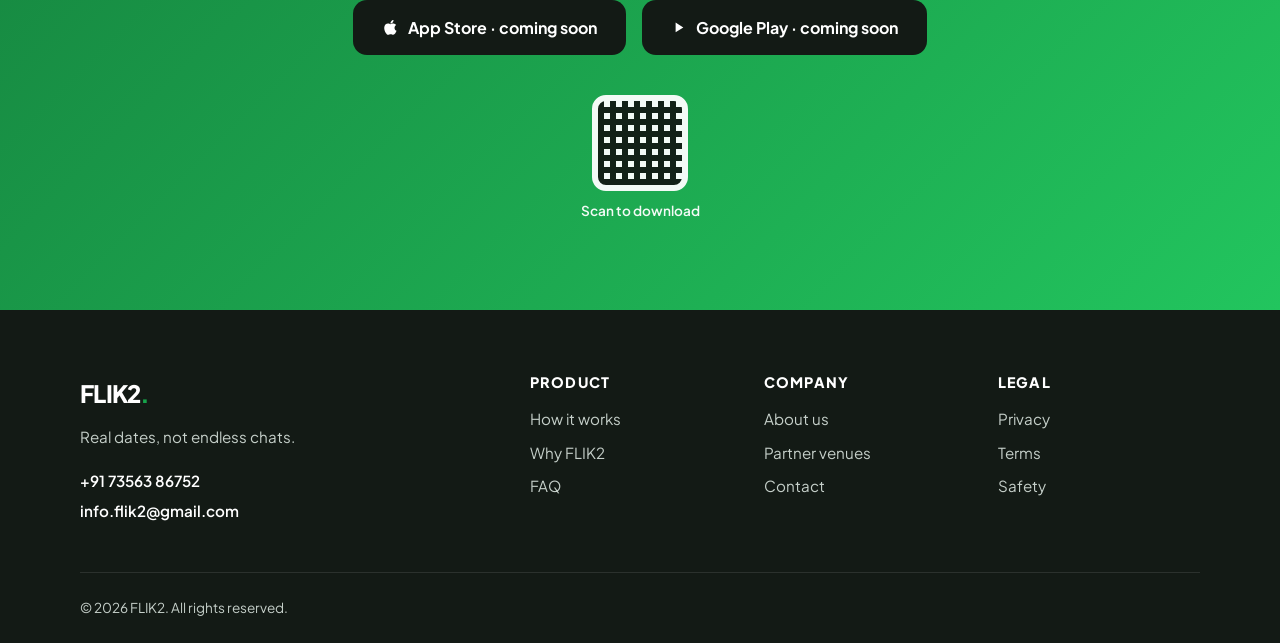
==== commit 494dc0a1: "Apply QA fixes and pre-launch content corrections - Replace Apple private-use glyph with inline SVG " ====
--- a/index.html
+++ b/index.html
@@ -5,6 +5,11 @@
   <meta name="viewport" content="width=device-width, initial-scale=1.0" />
   <title>FLIK2: Real dates, not endless chats</title>
   <meta name="description" content="FLIK2 matches you and books the date. No small talk, no ghosting, just real connection in person." />
+  <meta property="og:type" content="website" />
+  <meta property="og:title" content="FLIK2: Real dates, not endless chats" />
+  <meta property="og:description" content="FLIK2 matches you and books the date. No small talk, no ghosting, just real connection in person. App coming soon." />
+  <meta property="og:image" content="https://images.unsplash.com/photo-1516589178581-6cd7833ae3b2?auto=format&fit=crop&w=1200&q=70" />
+  <meta name="twitter:card" content="summary_large_image" />
   <link rel="icon" href="data:image/svg+xml,<svg xmlns='http://www.w3.org/2000/svg' viewBox='0 0 100 100'><text y='.9em' font-size='90'>&#128154;</text></svg>" />
   <link rel="preconnect" href="https://fonts.googleapis.com" />
   <link rel="preconnect" href="https://fonts.gstatic.com" crossorigin />
@@ -56,7 +61,7 @@
             <span class="avatar a3"></span>
             <span class="avatar a4"></span>
           </div>
-          <p><strong>120,000+</strong> first dates arranged</p>
+          <p><strong>100+</strong> people on the waitlist</p>
         </div>
       </div>
 
@@ -137,21 +142,28 @@
   <section class="section" id="stories">
     <div class="container">
       <div class="section-head reveal">
-        <span class="eyebrow">Real results</span>
-        <h2>The numbers speak for themselves</h2>
+        <span class="eyebrow">Join the movement</span>
+        <h2>Thousands are ready to take the leap</h2>
       </div>
       <div class="grid grid-4 stats">
-        <div class="stat reveal"><span class="stat-num" data-count="120000">0</span><span class="stat-label">first dates arranged</span></div>
-        <div class="stat reveal"><span class="stat-num" data-count="92">0</span><span class="stat-label">% show-up rate</span></div>
-        <div class="stat reveal"><span class="stat-num" data-count="4300">0</span><span class="stat-label">couples still together</span></div>
-        <div class="stat reveal"><span class="stat-num" data-count="48">0</span><span class="stat-label">partner venues in your city</span></div>
-      </div>
-      <figure class="quote reveal">
-        <blockquote>
-          &ldquo;I deleted every other dating app. One week on FLIK2 got me further than a year of swiping ever did.&rdquo;
-        </blockquote>
-        <figcaption>Priya, 27 &middot; matched on FLIK2 in March</figcaption>
-      </figure>
+        <div class="stat reveal"><span class="stat-num" data-count="100" data-plus>100+</span><span class="stat-label">people on the waitlist</span></div>
+        <div class="stat reveal"><span class="stat-num" data-count="92">92</span><span class="stat-label">% of them say they're done with swiping</span></div>
+        <div class="stat reveal"><span class="stat-num" data-count="36">36</span><span class="stat-label">venues signed up for launch</span></div>
+        <div class="stat reveal"><span class="stat-num">Delhi NCR</span><span class="stat-label">our first launch city</span></div>
+      </div>
+      <div class="founders-head reveal">
+        <span class="eyebrow">From the co-founders</span>
+      </div>
+      <div class="grid grid-2">
+        <figure class="card founder-card reveal">
+          <blockquote>We know modern dating can feel exhausting. Give us one chance to cut through the noise of this fast-paced world and help you find that spark.</blockquote>
+          <figcaption><strong>Rohit</strong> &middot; Co-founder, FLIK2</figcaption>
+        </figure>
+        <figure class="card founder-card reveal">
+          <blockquote>You deserve to date with peace of mind. We are deeply committed to protecting your security behind the scenes, so you can focus purely on making great connections.</blockquote>
+          <figcaption><strong>Neeraj</strong> &middot; Co-founder, FLIK2</figcaption>
+        </figure>
+      </div>
       <div class="photo-strip reveal">
         <img src="https://images.unsplash.com/photo-1554118811-1e0d58224f24?auto=format&fit=crop&w=700&q=70" alt="A cozy cafe where FLIK2 dates happen" loading="lazy" />
         <img src="https://images.unsplash.com/photo-1511632765486-a01980e01a18?auto=format&fit=crop&w=700&q=70" alt="Friends celebrating together in the evening" loading="lazy" />
@@ -181,7 +193,7 @@
       </details>
       <details class="faq-item reveal">
         <summary>When can I use FLIK2?</summary>
-        <p>The app is coming soon. Write to <a href="mailto:info.flik2@gmail.com"><strong>info.flik2@gmail.com</strong></a> and we'll notify you the moment we launch in your city.</p>
+        <p>The app is coming soon, launching first in Delhi NCR. Write to <a href="mailto:info.flik2@gmail.com"><strong>info.flik2@gmail.com</strong></a> and we'll notify you the moment we go live.</p>
       </details>
     </div>
   </section>
@@ -193,8 +205,8 @@
       <h2>Your next great story starts with one date</h2>
       <p>The FLIK2 app is coming soon. Write to <a href="mailto:info.flik2@gmail.com"><strong>info.flik2@gmail.com</strong></a> and we'll tell you the moment it's live.</p>
       <div class="cta-actions">
-        <a href="#" class="store-btn">&#63743; App Store &middot; coming soon</a>
-        <a href="#" class="store-btn">&#9654; Google Play &middot; coming soon</a>
+        <a href="#" class="store-btn"><svg viewBox="0 0 384 512" aria-hidden="true"><path d="M318.7 268.7c-.2-36.7 16.4-64.4 50-84.8-18.8-26.9-47.2-41.7-84.7-44.6-35.5-2.7-74.3 20.7-88.5 20.7-15 0-49.4-19.7-76.4-19.7C63.3 141.2 4 184.8 4 273.5q0 39.3 14.4 81.2c12.8 36.7 59 126.7 107.2 125.2 25.2-.6 43-17.9 75.8-17.9 31.8 0 48.3 17.9 76.4 17.9 48.6-.7 90.4-82.5 102.6-119.3-65.2-30.7-61.7-90-61.7-91.9zm-56.6-164.2c27.3-32.4 24.8-61.9 24-72.5-24.1 1.4-52 16.4-67.9 34.9-17.5 19.8-27.8 44.3-25.6 71.9 26.1 2 49.9-11.4 69.5-34.3z"/></svg> App Store &middot; coming soon</a>
+        <a href="#" class="store-btn"><svg viewBox="0 0 24 24" aria-hidden="true"><path d="M8 5v14l11-7z"/></svg> Google Play &middot; coming soon</a>
       </div>
       <div class="qr" aria-hidden="true">
         <div class="qr-box"></div>
--- a/styles.css
+++ b/styles.css
@@ -296,11 +296,15 @@
 }
 
 /* ============ Sections ============ */
+/* Keep anchor targets clear of the sticky header */
+section[id] { scroll-margin-top: 80px; }
+
 .section { padding: 5.5rem 0; }
 .section-tint { background: var(--tint); }
 .section-head { text-align: center; max-width: 640px; margin: 0 auto 3.5rem; }
 
 .grid { display: grid; gap: 1.5rem; }
+.grid-2 { grid-template-columns: repeat(2, 1fr); }
 .grid-3 { grid-template-columns: repeat(3, 1fr); }
 .grid-4 { grid-template-columns: repeat(4, 1fr); }
 
@@ -399,6 +403,25 @@
   letter-spacing: -0.02em;
 }
 .stat-label { font-size: 0.9rem; font-weight: 600; color: var(--ink-soft); }
+
+/* Co-founder message cards */
+.founders-head { text-align: center; margin-bottom: 2rem; }
+.founder-card { display: flex; flex-direction: column; gap: 1rem; }
+.founder-card blockquote {
+  font-size: 1.08rem;
+  font-weight: 600;
+  line-height: 1.55;
+}
+.founder-card blockquote::before {
+  content: "\201C";
+  display: block;
+  font-size: 2.6rem;
+  line-height: 1;
+  color: var(--brand);
+  font-weight: 800;
+}
+.founder-card figcaption { color: var(--ink-soft); font-size: 0.92rem; }
+.founder-card figcaption strong { color: var(--ink); }
 
 .quote {
   max-width: 680px;
@@ -497,6 +520,9 @@
   margin-bottom: 2.5rem;
 }
 .store-btn {
+  display: inline-flex;
+  align-items: center;
+  gap: 0.55rem;
   background: var(--ink);
   color: #fff;
   font-weight: 700;
@@ -505,6 +531,7 @@
   transition: transform 0.15s ease;
 }
 .store-btn:hover { transform: translateY(-2px); }
+.store-btn svg { width: 1.05em; height: 1.05em; fill: currentColor; }
 .qr {
   display: inline-flex;
   flex-direction: column;
@@ -575,13 +602,18 @@
   transform: translateY(0);
 }
 
+@media (prefers-reduced-motion: reduce) {
+  html { scroll-behavior: auto; }
+  .reveal { opacity: 1; transform: none; transition: none; }
+}
+
 /* ============ Responsive ============ */
 @media (max-width: 900px) {
   .hero-inner { grid-template-columns: 1fr; text-align: center; padding: 3.5rem 0 4rem; }
   .hero .lead { margin-inline: auto; }
   .hero-actions, .hero-trust { justify-content: center; }
   .page-hero-inner { grid-template-columns: 1fr; }
-  .grid-3 { grid-template-columns: 1fr; }
+  .grid-2, .grid-3 { grid-template-columns: 1fr; }
   .grid-4 { grid-template-columns: repeat(2, 1fr); }
   .features-inner, .split { grid-template-columns: 1fr; gap: 2.5rem; }
   .footer-inner { grid-template-columns: 1fr; gap: 2rem; }
